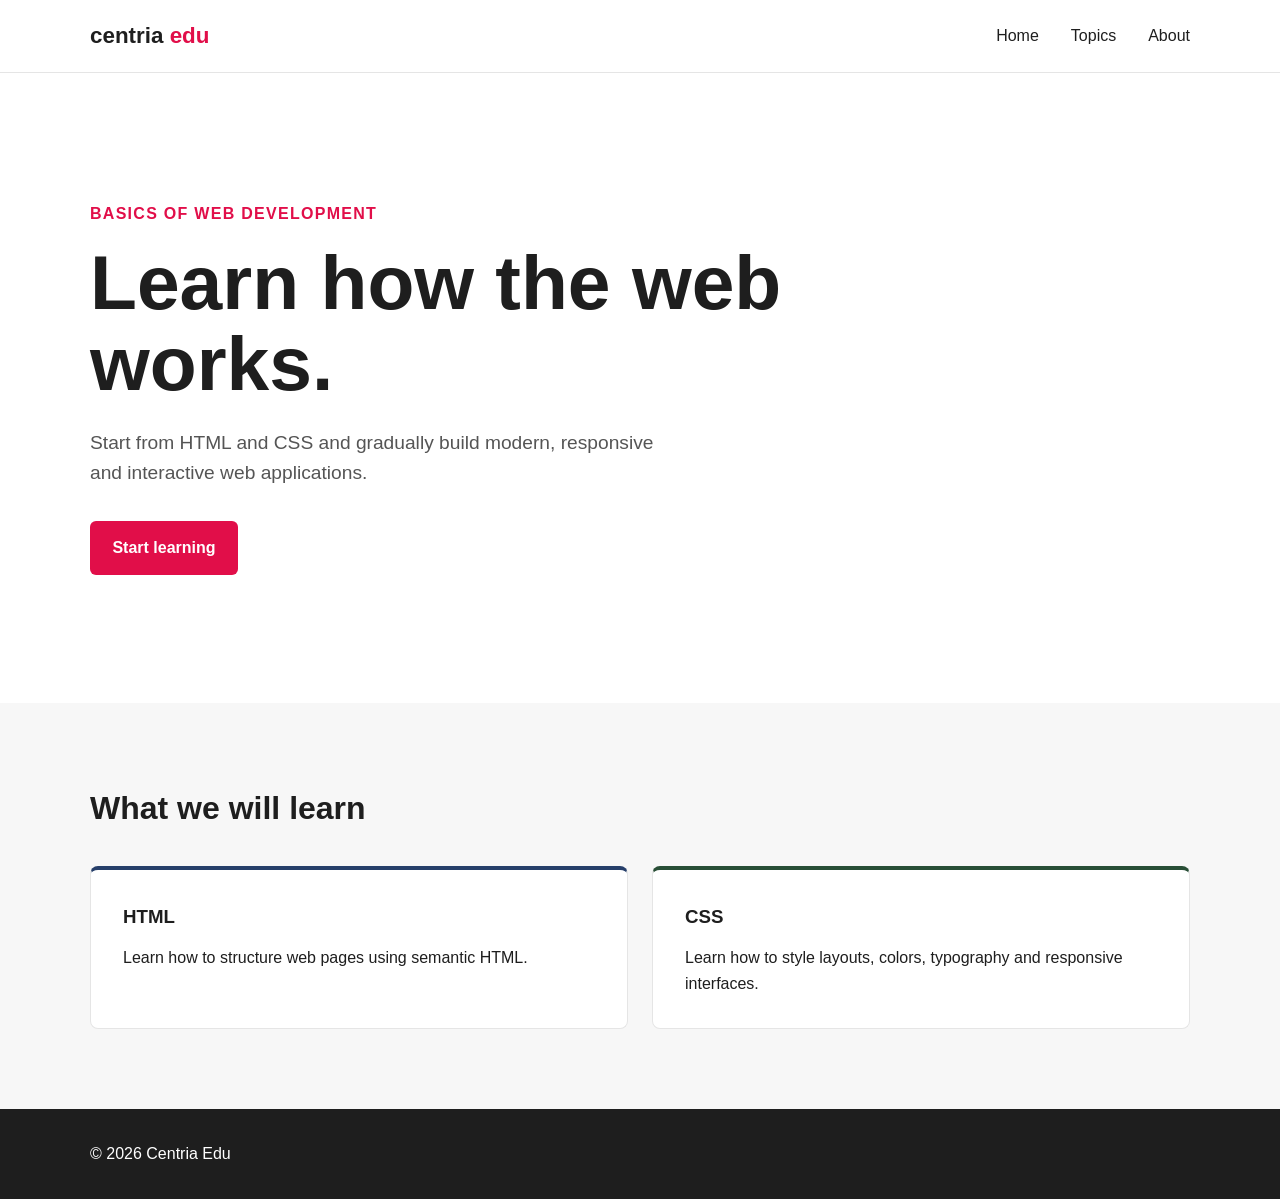
==== material/a1/index.html @ f0e576f2 "a1 added" ====
<!--
    Centria Edu - Basics of Web Development

    Original author: Ville Heikkiniemi
    Modified by: Student Name
    Last modified: 2026-08-11

    Based on the original course template.
-->

<!DOCTYPE html>
<html lang="en">
<head>
    <meta charset="UTF-8">
    <meta name="viewport" content="width=device-width, initial-scale=1.0">
    <meta name="author" content="Ville Heikkiniemi">
    <link rel="icon" href="favicon.ico">

    <title>Centria Edu | Basics of Web Development</title>

    <style>
        :root {
            --primary: #e10e49;
            --light: #ffffff;
            --dark: #1e1e1e;
            --blue: #263f6a;
            --green: #284e36;
            --orange: #e37222;
            --rose: #c24d52;
        }

        * {
            box-sizing: border-box;
            margin: 0;
            padding: 0;
        }

        body {
            font-family: Arial, Helvetica, sans-serif;
            background-color: var(--light);
            color: var(--dark);
            line-height: 1.6;
        }

        header {
            border-bottom: 1px solid #e5e5e5;
        }

        .container {
            width: min(1100px, 90%);
            margin: 0 auto;
        }

        nav {
            min-height: 72px;
            display: flex;
            justify-content: space-between;
            align-items: center;
        }

        .logo {
            font-size: 1.4rem;
            font-weight: bold;
            color: var(--dark);
        }

        .logo span {
            color: var(--primary);
        }

        nav ul {
            display: flex;
            gap: 2rem;
            list-style: none;
        }

        nav a {
            color: var(--dark);
            text-decoration: none;
        }

        nav a:hover {
            color: var(--primary);
        }

        .hero {
            min-height: 70vh;
            display: flex;
            align-items: center;
        }

        .hero-content {
            max-width: 700px;
        }

        .label {
            display: inline-block;
            margin-bottom: 1rem;
            color: var(--primary);
            font-weight: bold;
            text-transform: uppercase;
            letter-spacing: 0.08rem;
        }

        h1 {
            margin-bottom: 1.5rem;
            font-size: clamp(2.5rem, 6vw, 5rem);
            line-height: 1.05;
        }

        .hero p {
            max-width: 600px;
            margin-bottom: 2rem;
            font-size: 1.2rem;
            color: #555;
        }

        .button {
            display: inline-block;
            padding: 0.9rem 1.4rem;
            background-color: var(--primary);
            color: var(--light);
            text-decoration: none;
            border-radius: 6px;
            font-weight: bold;
        }

        .button:hover {
            background-color: var(--rose);
        }

        .topics {
            padding: 5rem 0;
            background-color: #f7f7f7;
        }

        .topics h2 {
            margin-bottom: 2rem;
            font-size: 2rem;
        }

        .cards {
            display: grid;
            grid-template-columns: repeat(2, 1fr);
            gap: 1.5rem;
        }

        .card {
            padding: 2rem;
            background-color: var(--light);
            border: 1px solid #e5e5e5;
            border-radius: 8px;
        }

        .card h3 {
            margin-bottom: 0.8rem;
        }

        .card:nth-child(1) {
            border-top: 4px solid var(--blue);
        }

        .card:nth-child(2) {
            border-top: 4px solid var(--green);
        }

        .card:nth-child(3) {
            border-top: 4px solid var(--orange);
        }

        footer {
            padding: 2rem 0;
            background-color: var(--dark);
            color: var(--light);
        }

        @media (max-width: 700px) {
            nav ul {
                display: none;
            }

            .cards {
                grid-template-columns: 1fr;
            }

            .hero {
                min-height: 60vh;
            }
        }
    </style>
</head>

<body>

    <header>
        <div class="container">
            <nav>
                <div class="logo">
                    centria <span>edu</span>
                </div>

                <ul>
                    <li><a href="#">Home</a></li>
                    <li><a href="#topics">Topics</a></li>
                    <li><a href="#">About</a></li>
                </ul>
            </nav>
        </div>
    </header>

    <main>

        <section class="hero">
            <div class="container">
                <div class="hero-content">

                    <span class="label">Basics of Web Development</span>

                    <h1>
                        Learn how the web works.
                    </h1>

                    <p>
                        Start from HTML and CSS and gradually build modern,
                        responsive and interactive web applications.
                    </p>

                    <a href="#topics" class="button">
                        Start learning
                    </a>

                </div>
            </div>
        </section>

        <section class="topics" id="topics">
            <div class="container">

                <h2>What we will learn</h2>

                <div class="cards">

                    <article class="card">
                        <h3>HTML</h3>
                        <p>
                            Learn how to structure web pages using semantic HTML.
                        </p>
                    </article>

                    <article class="card">
                        <h3>CSS</h3>
                        <p>
                            Learn how to style layouts, colors, typography and
                            responsive interfaces.
                        </p>
                    </article>

                </div>
            </div>
        </section>

    </main>

    <footer>
        <div class="container">
            <p>&copy; 2026 Centria Edu</p>
        </div>
    </footer>

</body>
</html>
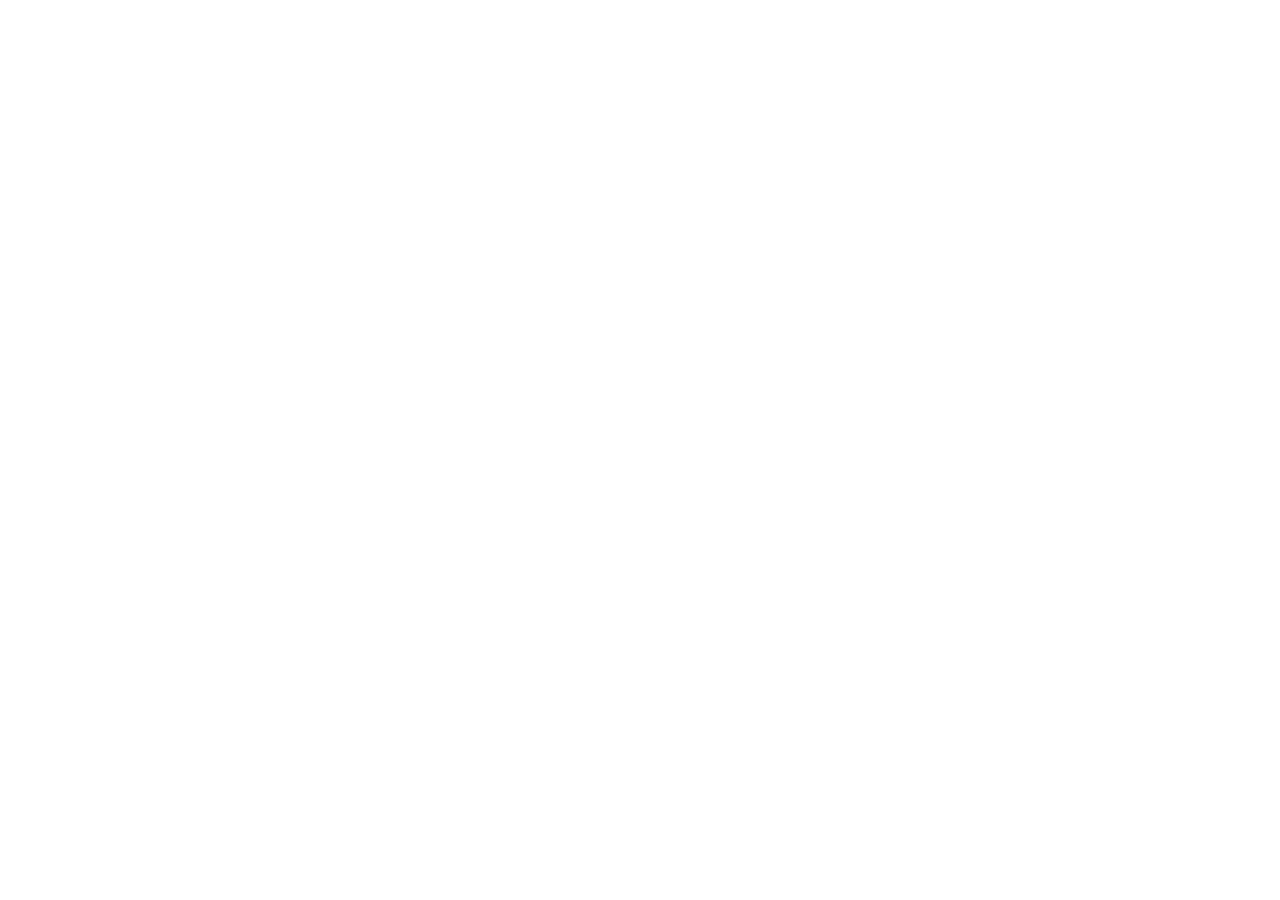
==== commit 6dc15f54: "a1 updated" ====
--- a/material/a1/index.html
+++ b/material/a1/index.html
@@ -9,14 +9,14 @@
 -->
 
 <!DOCTYPE html>
-<html lang="en">
+<html>
 <head>
     <meta charset="UTF-8">
     <meta name="viewport" content="width=device-width, initial-scale=1.0">
     <meta name="author" content="Ville Heikkiniemi">
     <link rel="icon" href="favicon.ico">
 
-    <title>Centria Edu | Basics of Web Development</title>
+    <title>Centria Edu | Basics of Web Development<title>
 
     <style>
         :root {
@@ -231,7 +231,7 @@
 
                 </div>
             </div>
-        </section>
+        <section>
 
         <section class="topics" id="topics">
             <div class="container">
